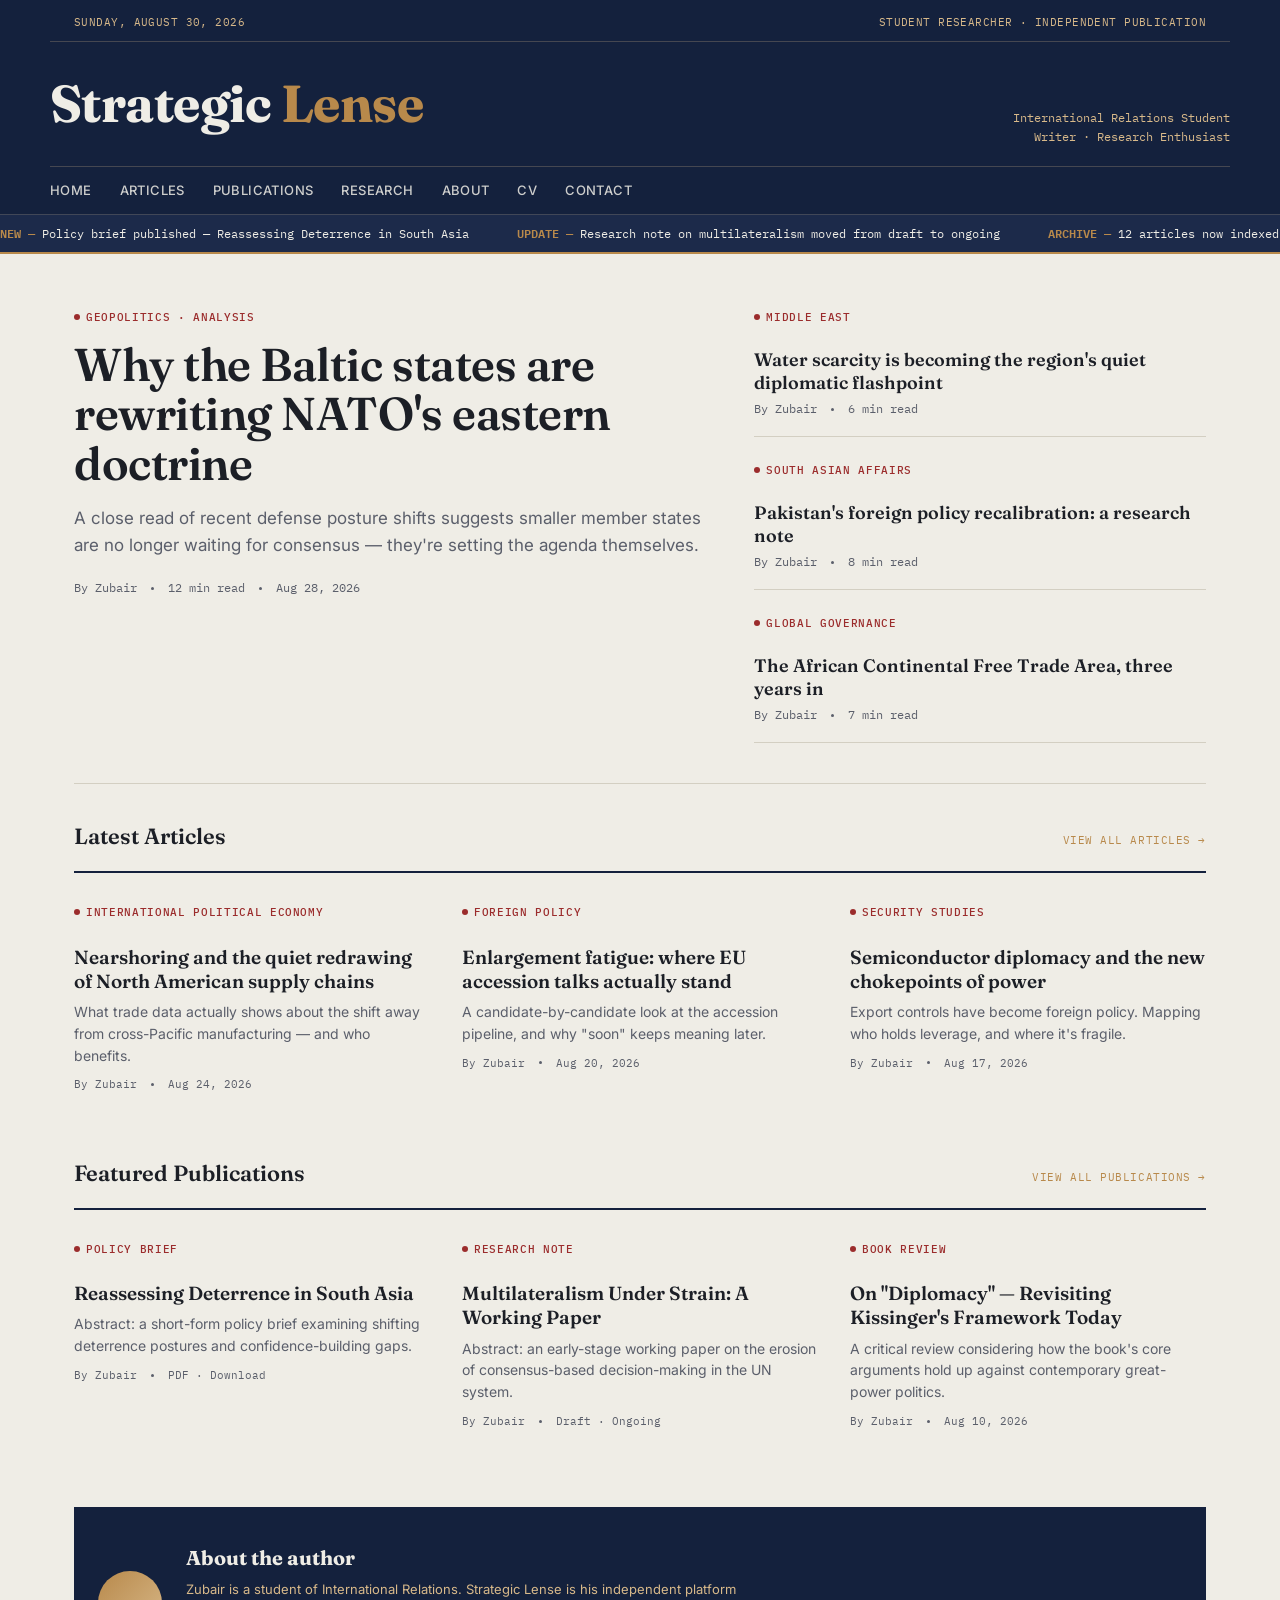
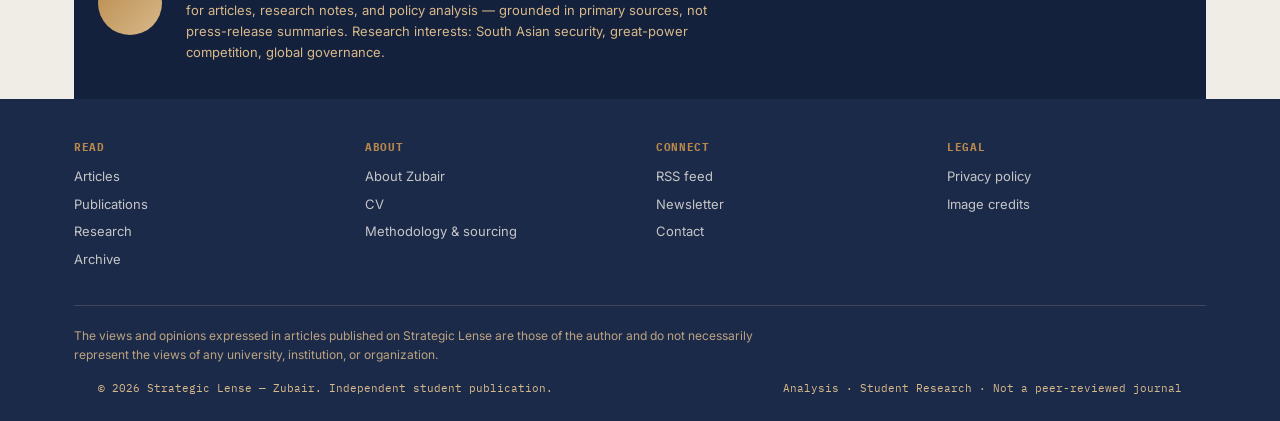
==== index.html @ 9d13165b "Add files via upload" ====
<!DOCTYPE html>
<html lang="en">
<head>
<meta charset="UTF-8">
<meta name="viewport" content="width=device-width, initial-scale=1.0">
<title>Strategic Lense — International Relations & Global Affairs</title>
<link rel="preconnect" href="https://fonts.googleapis.com">
<link href="https://fonts.googleapis.com/css2?family=Fraunces:opsz,wght@9..144,400;9..144,500;9..144,600;9..144,700&family=Inter:wght@400;500;600;700&family=IBM+Plex+Mono:wght@400;500&display=swap" rel="stylesheet">
<link rel="stylesheet" href="style.css">
</head>
<body>

<header class="masthead">
  <div class="wrap masthead-top">
    <span id="dateline">SUNDAY, AUGUST 30, 2026</span>
    <span>STUDENT RESEARCHER · INDEPENDENT PUBLICATION</span>
  </div>
  <div class="wrap masthead-main">
    <div class="brand">Strategic <span>Lense</span></div>
    <div class="tagline">International Relations Student<br>Writer · Research Enthusiast</div>
  </div>
  <nav class="wrap primary">
    <a href="index.html">Home</a>
    <a href="articles.html">Articles</a>
    <a href="publications.html">Publications</a>
    <a href="research.html">Research</a>
    <a href="about.html">About</a>
    <a href="cv.html">CV</a>
    <a href="contact.html">Contact</a>
  </nav>
</header>

<div class="ticker-band">
  <div class="ticker-inner" id="ticker"></div>
</div>

<main class="wrap">

  <section class="hero">
    <div>
      <div class="region-tag">Geopolitics · Analysis</div>
      <h1><a href="article-single.html">Why the Baltic states are rewriting NATO's eastern doctrine</a></h1>
      <p class="dek">A close read of recent defense posture shifts suggests smaller member states are no longer waiting for consensus — they're setting the agenda themselves.</p>
      <div class="byline">
        <span>By Zubair</span><span class="dot"></span>
        <span>12 min read</span><span class="dot"></span>
        <span>Aug 28, 2026</span>
      </div>
    </div>
    <div class="hero-secondary">
      <div class="article-mini">
        <div class="region-tag">Middle East</div>
        <h3>Water scarcity is becoming the region's quiet diplomatic flashpoint</h3>
        <div class="byline"><span>By Zubair</span><span class="dot"></span><span>6 min read</span></div>
      </div>
      <div class="article-mini">
        <div class="region-tag">South Asian Affairs</div>
        <h3>Pakistan's foreign policy recalibration: a research note</h3>
        <div class="byline"><span>By Zubair</span><span class="dot"></span><span>8 min read</span></div>
      </div>
      <div class="article-mini">
        <div class="region-tag">Global Governance</div>
        <h3>The African Continental Free Trade Area, three years in</h3>
        <div class="byline"><span>By Zubair</span><span class="dot"></span><span>7 min read</span></div>
      </div>
    </div>
  </section>

  <section class="regions">
    <div class="section-head">
      <h2>Latest Articles</h2>
      <a class="view-all" href="articles.html">View all articles →</a>
    </div>
    <div class="grid">
      <div class="card">
        <div class="region-tag">International Political Economy</div>
        <h3>Nearshoring and the quiet redrawing of North American supply chains</h3>
        <p>What trade data actually shows about the shift away from cross-Pacific manufacturing — and who benefits.</p>
        <div class="byline"><span>By Zubair</span><span class="dot"></span><span>Aug 24, 2026</span></div>
      </div>
      <div class="card">
        <div class="region-tag">Foreign Policy</div>
        <h3>Enlargement fatigue: where EU accession talks actually stand</h3>
        <p>A candidate-by-candidate look at the accession pipeline, and why "soon" keeps meaning later.</p>
        <div class="byline"><span>By Zubair</span><span class="dot"></span><span>Aug 20, 2026</span></div>
      </div>
      <div class="card">
        <div class="region-tag">Security Studies</div>
        <h3>Semiconductor diplomacy and the new chokepoints of power</h3>
        <p>Export controls have become foreign policy. Mapping who holds leverage, and where it's fragile.</p>
        <div class="byline"><span>By Zubair</span><span class="dot"></span><span>Aug 17, 2026</span></div>
      </div>
    </div>
  </section>

  <section class="regions">
    <div class="section-head">
      <h2>Featured Publications</h2>
      <a class="view-all" href="publications.html">View all publications →</a>
    </div>
    <div class="grid">
      <div class="card">
        <div class="region-tag">Policy Brief</div>
        <h3>Reassessing Deterrence in South Asia</h3>
        <p>Abstract: a short-form policy brief examining shifting deterrence postures and confidence-building gaps.</p>
        <div class="byline"><span>By Zubair</span><span class="dot"></span><span>PDF · Download</span></div>
      </div>
      <div class="card">
        <div class="region-tag">Research Note</div>
        <h3>Multilateralism Under Strain: A Working Paper</h3>
        <p>Abstract: an early-stage working paper on the erosion of consensus-based decision-making in the UN system.</p>
        <div class="byline"><span>By Zubair</span><span class="dot"></span><span>Draft · Ongoing</span></div>
      </div>
      <div class="card">
        <div class="region-tag">Book Review</div>
        <h3>On "Diplomacy" — Revisiting Kissinger's Framework Today</h3>
        <p>A critical review considering how the book's core arguments hold up against contemporary great-power politics.</p>
        <div class="byline"><span>By Zubair</span><span class="dot"></span><span>Aug 10, 2026</span></div>
      </div>
    </div>
  </section>

  <section class="author-strip">
    <div class="wrap">
      <div class="avatar"></div>
      <div>
        <h4>About the author</h4>
        <p>Zubair is a student of International Relations. Strategic Lense is his independent platform for articles, research notes, and policy analysis — grounded in primary sources, not press-release summaries. Research interests: South Asian security, great-power competition, global governance.</p>
      </div>
    </div>
  </section>

</main>

<footer>
  <div class="wrap">
    <div class="footer-grid">
      <div>
        <h5>Read</h5>
        <a href="articles.html">Articles</a>
        <a href="publications.html">Publications</a>
        <a href="research.html">Research</a>
        <a href="articles.html">Archive</a>
      </div>
      <div>
        <h5>About</h5>
        <a href="about.html">About Zubair</a>
        <a href="cv.html">CV</a>
        <a href="about.html">Methodology &amp; sourcing</a>
      </div>
      <div>
        <h5>Connect</h5>
        <a href="#">RSS feed</a>
        <a href="contact.html">Newsletter</a>
        <a href="contact.html">Contact</a>
      </div>
      <div>
        <h5>Legal</h5>
        <a href="#">Privacy policy</a>
        <a href="#">Image credits</a>
      </div>
    </div>
    <p style="font-size:12px;color:var(--gold-soft);opacity:.85;max-width:720px;margin-bottom:16px;line-height:1.6;">
      The views and opinions expressed in articles published on Strategic Lense are those of the author and do not necessarily represent the views of any university, institution, or organization.
    </p>
    <div class="wrap footer-bottom">
      <span>© 2026 Strategic Lense — Zubair. Independent student publication.</span>
      <span>Analysis · Student Research · Not a peer-reviewed journal</span>
    </div>
  </div>
</footer>

<script>
  const items = [
    {loc:"NEW", text:"Policy brief published — Reassessing Deterrence in South Asia"},
    {loc:"UPDATE", text:"Research note on multilateralism moved from draft to ongoing"},
    {loc:"ARCHIVE", text:"12 articles now indexed under Foreign Policy"},
    {loc:"NOTE", text:"Student researcher, not an institutional publication"},
    {loc:"NEXT", text:"Book review on great-power theory in progress"},
  ];
  const build = () => items.map(i => `<span class="ticker-item"><span class="loc">${i.loc} —</span> ${i.text}</span>`).join("");
  document.getElementById('ticker').innerHTML = build() + build();
</script>

</body>
</html>
---- style.css ----
:root{
    --ink:#14213D;
    --ink-2:#1C2A4A;
    --paper:#EFEDE6;
    --paper-2:#E4E0D4;
    --text:#1C1F26;
    --text-soft:#5B5F6B;
    --gold:#B8894B;
    --gold-soft:#D8B98A;
    --red:#9B2C2C;
    --line:#D3CFC2;
  }
  *{margin:0;padding:0;box-sizing:border-box;}
  body{
    background:var(--paper);
    color:var(--text);
    font-family:'Inter',sans-serif;
    line-height:1.5;
  }
  a{color:inherit;text-decoration:none;}
  .wrap{max-width:1180px;margin:0 auto;padding:0 24px;}

  /* Masthead */
  header.masthead{
    background:var(--ink);
    color:var(--paper);
    padding:14px 0 0;
  }
  .masthead-top{
    display:flex;justify-content:space-between;align-items:center;
    padding-bottom:10px;
    font-family:'IBM Plex Mono',monospace;
    font-size:11px;
    letter-spacing:.04em;
    color:var(--gold-soft);
    border-bottom:1px solid rgba(216,185,138,.25);
  }
  .masthead-main{
    display:flex;justify-content:space-between;align-items:baseline;
    padding:22px 0 20px;
  }
  .brand{
    font-family:'Fraunces',serif;
    font-weight:700;
    font-size:clamp(32px,5vw,52px);
    letter-spacing:-0.01em;
  }
  .brand span{color:var(--gold);}
  .tagline{
    font-family:'IBM Plex Mono',monospace;
    font-size:12px;
    color:var(--gold-soft);
    text-align:right;
    line-height:1.6;
  }
  nav.primary{
    display:flex;gap:28px;
    padding:14px 0;
    border-top:1px solid rgba(216,185,138,.25);
    font-size:13px;
    font-weight:500;
    letter-spacing:.03em;
    text-transform:uppercase;
    overflow-x:auto;
  }
  nav.primary a{white-space:nowrap;opacity:.85;transition:opacity .15s;}
  nav.primary a:hover{opacity:1;color:var(--gold);}

  /* Dispatch ticker */
  .ticker-band{
    background:var(--ink-2);
    color:var(--paper);
    overflow:hidden;
    white-space:nowrap;
    border-top:1px solid rgba(216,185,138,.2);
    border-bottom:2px solid var(--gold);
  }
  .ticker-inner{
    display:inline-block;
    padding:9px 0;
    font-family:'IBM Plex Mono',monospace;
    font-size:12px;
    animation:scroll 38s linear infinite;
  }
  .ticker-inner span.loc{color:var(--gold);font-weight:600;}
  .ticker-item{margin-right:48px;}
  @keyframes scroll{
    0%{transform:translateX(0);}
    100%{transform:translateX(-50%);}
  }

  /* Hero */
  .hero{
    padding:48px 0 40px;
    border-bottom:1px solid var(--line);
    display:grid;
    grid-template-columns:1.4fr 1fr;
    gap:48px;
  }
  .region-tag{
    display:inline-flex;align-items:center;gap:6px;
    font-family:'IBM Plex Mono',monospace;
    font-size:11px;font-weight:500;
    letter-spacing:.06em;text-transform:uppercase;
    color:var(--red);
    margin-bottom:14px;
  }
  .region-tag::before{content:"";width:6px;height:6px;background:var(--red);border-radius:50%;display:inline-block;}
  .hero h1{
    font-family:'Fraunces',serif;
    font-size:clamp(30px,4vw,46px);
    font-weight:600;
    line-height:1.08;
    letter-spacing:-0.01em;
    margin-bottom:16px;
  }
  .hero .dek{
    font-size:17px;
    color:var(--text-soft);
    line-height:1.6;
    margin-bottom:20px;
  }
  .byline{
    font-family:'IBM Plex Mono',monospace;
    font-size:12px;
    color:var(--text-soft);
    display:flex;gap:14px;align-items:center;
  }
  .byline .dot{width:3px;height:3px;background:var(--text-soft);border-radius:50%;}
  .hero-secondary{display:flex;flex-direction:column;gap:0;}
  .hero-secondary .article-mini{
    padding:18px 0;
    border-bottom:1px solid var(--line);
  }
  .hero-secondary .article-mini:first-child{padding-top:0;}
  .article-mini h3{
    font-family:'Fraunces',serif;
    font-size:18px;font-weight:600;
    line-height:1.3;
    margin:8px 0 6px;
  }

  /* Section header */
  .section-head{
    display:flex;align-items:baseline;justify-content:space-between;
    padding:36px 0 18px;
    border-bottom:2px solid var(--ink);
    margin-bottom:24px;
  }
  .section-head h2{
    font-family:'Fraunces',serif;
    font-size:22px;font-weight:600;
  }
  .section-head .view-all{
    font-family:'IBM Plex Mono',monospace;
    font-size:11px;color:var(--gold);text-transform:uppercase;letter-spacing:.05em;
  }

  /* Grid */
  .grid{
    display:grid;
    grid-template-columns:repeat(3,1fr);
    gap:32px;
    padding-bottom:8px;
  }
  .card h3{
    font-family:'Fraunces',serif;
    font-size:19px;font-weight:600;line-height:1.28;
    margin:10px 0 8px;
  }
  .card p{font-size:14px;color:var(--text-soft);line-height:1.55;margin-bottom:10px;}
  .card .byline{font-size:11px;}

  section.regions{padding-bottom:20px;}

  /* Author strip */
  .author-strip{
    margin-top:50px;
    background:var(--ink);
    color:var(--paper);
    padding:36px 0;
  }
  .author-strip .wrap{display:flex;gap:24px;align-items:center;}
  .avatar{
    width:64px;height:64px;border-radius:50%;
    background:linear-gradient(135deg,var(--gold),var(--gold-soft));
    flex-shrink:0;
  }
  .author-strip h4{font-family:'Fraunces',serif;font-size:20px;margin-bottom:6px;}
  .author-strip p{font-size:13px;color:var(--gold-soft);line-height:1.6;max-width:560px;}

  footer{
    background:var(--ink-2);
    color:var(--paper);
    padding:40px 0 24px;
    margin-top:0;
  }
  .footer-grid{
    display:grid;grid-template-columns:repeat(4,1fr);gap:32px;
    padding-bottom:28px;border-bottom:1px solid rgba(216,185,138,.2);
    margin-bottom:20px;
  }
  .footer-grid h5{
    font-family:'IBM Plex Mono',monospace;
    font-size:11px;text-transform:uppercase;letter-spacing:.06em;
    color:var(--gold);margin-bottom:12px;
  }
  .footer-grid a{display:block;font-size:13px;color:var(--paper);opacity:.8;margin-bottom:8px;}
  .footer-bottom{
    display:flex;justify-content:space-between;
    font-family:'IBM Plex Mono',monospace;font-size:11px;color:var(--gold-soft);
  }

  @media(max-width:820px){
    .hero{grid-template-columns:1fr;}
    .grid{grid-template-columns:1fr;}
    .footer-grid{grid-template-columns:1fr 1fr;}
    .masthead-main{flex-direction:column;align-items:flex-start;gap:8px;}
    .tagline{text-align:left;}
  }

/* ---- Shared page header (non-home pages) ---- */
.page-head{padding:44px 0 28px;border-bottom:1px solid var(--line);}
.page-head .eyebrow{
  font-family:'IBM Plex Mono',monospace;font-size:11px;color:var(--gold);
  text-transform:uppercase;letter-spacing:.06em;margin-bottom:10px;
}
.page-head h1{
  font-family:'Fraunces',serif;font-size:clamp(28px,4vw,42px);font-weight:600;
  letter-spacing:-0.01em;margin-bottom:12px;
}
.page-head p.lead{font-size:16px;color:var(--text-soft);max-width:640px;line-height:1.6;}

/* ---- Filters bar ---- */
.filters{
  display:flex;gap:12px;flex-wrap:wrap;align-items:center;
  padding:22px 0;border-bottom:1px solid var(--line);margin-bottom:28px;
}
.filters input[type="text"]{
  flex:1;min-width:180px;padding:10px 14px;border:1px solid var(--line);
  background:#fff;font-family:'Inter',sans-serif;font-size:14px;border-radius:2px;
}
.filters select{
  padding:10px 12px;border:1px solid var(--line);background:#fff;
  font-family:'Inter',sans-serif;font-size:13px;border-radius:2px;color:var(--text);
}
.filters button{
  padding:10px 16px;background:var(--ink);color:var(--paper);border:none;
  font-family:'IBM Plex Mono',monospace;font-size:12px;text-transform:uppercase;
  letter-spacing:.04em;cursor:pointer;border-radius:2px;
}

/* ---- List rows (articles index) ---- */
.article-row{
  display:grid;grid-template-columns:100px 1fr;gap:20px;
  padding:22px 0;border-bottom:1px solid var(--line);
}
.article-row .date-col{
  font-family:'IBM Plex Mono',monospace;font-size:12px;color:var(--text-soft);padding-top:4px;
}
.article-row h3{font-family:'Fraunces',serif;font-size:20px;font-weight:600;margin:6px 0 8px;line-height:1.3;}
.article-row p{font-size:14px;color:var(--text-soft);margin-bottom:8px;}
.pagination{display:flex;gap:10px;justify-content:center;padding:32px 0;font-family:'IBM Plex Mono',monospace;font-size:13px;}
.pagination a{padding:6px 12px;border:1px solid var(--line);border-radius:2px;}
.pagination a.active{background:var(--ink);color:var(--paper);border-color:var(--ink);}

/* ---- Article body (single article page) ---- */
.article-page{padding:44px 0 60px;}
.article-meta-top{max-width:760px;margin:0 auto 32px;}
.article-meta-top .region-tag{margin-bottom:14px;}
.article-meta-top h1{font-family:'Fraunces',serif;font-size:clamp(30px,4.5vw,46px);font-weight:600;line-height:1.12;margin-bottom:14px;}
.article-meta-top .dek{font-size:18px;color:var(--text-soft);line-height:1.6;margin-bottom:18px;}
.article-body{max-width:680px;margin:0 auto;font-size:17px;line-height:1.75;}
.article-body h2{font-family:'Fraunces',serif;font-size:26px;font-weight:600;margin:36px 0 14px;}
.article-body h3{font-family:'Fraunces',serif;font-size:20px;font-weight:600;margin:28px 0 12px;}
.article-body p{margin-bottom:20px;color:var(--text);}
.article-body blockquote{
  border-left:3px solid var(--gold);padding:4px 0 4px 20px;margin:28px 0;
  font-family:'Fraunces',serif;font-style:italic;font-size:19px;color:var(--ink);
}
.article-body ul,.article-body ol{margin:0 0 20px 22px;}
.article-body li{margin-bottom:8px;}
.article-body .caption{font-size:13px;color:var(--text-soft);font-family:'IBM Plex Mono',monospace;margin-top:-10px;margin-bottom:20px;}
.sources-box{max-width:680px;margin:44px auto 0;padding:24px;background:var(--paper-2);border-radius:2px;}
.sources-box h4{font-family:'IBM Plex Mono',monospace;font-size:12px;text-transform:uppercase;letter-spacing:.05em;color:var(--text-soft);margin-bottom:12px;}
.sources-box ol{margin-left:18px;font-size:13px;color:var(--text-soft);line-height:1.8;}
.share-row{max-width:680px;margin:28px auto 0;display:flex;gap:10px;align-items:center;font-family:'IBM Plex Mono',monospace;font-size:12px;}
.share-row a{padding:7px 12px;border:1px solid var(--line);border-radius:2px;color:var(--text-soft);}
.citation-box{
  max-width:680px;margin:24px auto 0;padding:16px 20px;border:1px dashed var(--gold);
  font-family:'IBM Plex Mono',monospace;font-size:12px;color:var(--text-soft);display:flex;justify-content:space-between;gap:12px;align-items:center;
}
.citation-box button{background:none;border:1px solid var(--gold);color:var(--gold);padding:6px 10px;border-radius:2px;font-family:inherit;cursor:pointer;font-size:11px;}

/* ---- Publications ---- */
.pub-card{
  border:1px solid var(--line);padding:24px;background:#fff;
  display:flex;flex-direction:column;gap:10px;
}
.pub-type{font-family:'IBM Plex Mono',monospace;font-size:11px;color:var(--red);text-transform:uppercase;letter-spacing:.05em;}
.pub-card h3{font-family:'Fraunces',serif;font-size:19px;font-weight:600;}
.pub-card .abstract{font-size:13px;color:var(--text-soft);line-height:1.6;}
.pub-actions{display:flex;gap:10px;margin-top:6px;}
.pub-actions a{
  font-family:'IBM Plex Mono',monospace;font-size:11px;text-transform:uppercase;
  padding:8px 12px;border:1px solid var(--ink);color:var(--ink);border-radius:2px;
}
.pub-actions a.primary{background:var(--ink);color:var(--paper);}

/* ---- Research ---- */
.research-card{border:1px solid var(--line);padding:24px;background:#fff;}
.status-badge{
  display:inline-block;font-family:'IBM Plex Mono',monospace;font-size:10px;
  text-transform:uppercase;letter-spacing:.05em;padding:4px 8px;border-radius:2px;margin-bottom:10px;
}
.status-ongoing{background:#E7D9C2;color:#7A5A20;}
.status-completed{background:#D6E3D6;color:#2F5B2F;}
.status-planned{background:#E4E0D4;color:var(--text-soft);}
.research-card h3{font-family:'Fraunces',serif;font-size:19px;font-weight:600;margin-bottom:8px;}
.research-card p{font-size:14px;color:var(--text-soft);line-height:1.6;margin-bottom:6px;}
.research-card .field-label{font-family:'IBM Plex Mono',monospace;font-size:11px;color:var(--gold);text-transform:uppercase;margin-top:10px;}

/* ---- About / Timeline / Skills ---- */
.about-grid{display:grid;grid-template-columns:1fr 1fr;gap:40px;padding:36px 0;}
.timeline{border-left:2px solid var(--line);padding-left:22px;margin-top:16px;}
.timeline-item{margin-bottom:22px;position:relative;}
.timeline-item::before{content:"";position:absolute;left:-28px;top:4px;width:9px;height:9px;border-radius:50%;background:var(--gold);}
.timeline-item .t-date{font-family:'IBM Plex Mono',monospace;font-size:11px;color:var(--text-soft);}
.timeline-item h4{font-family:'Fraunces',serif;font-size:16px;margin:4px 0;}
.skills-list{display:flex;flex-wrap:wrap;gap:8px;margin-top:14px;}
.skill-pill{
  font-family:'IBM Plex Mono',monospace;font-size:11px;padding:6px 12px;
  border:1px solid var(--line);border-radius:2px;color:var(--text-soft);
}
.placeholder-note{
  font-size:12px;color:var(--text-soft);font-style:italic;
  border-left:2px solid var(--gold);padding-left:10px;margin-top:14px;
}

/* ---- CV ---- */
.cv-section{padding:26px 0;border-bottom:1px solid var(--line);}
.cv-section h3{font-family:'Fraunces',serif;font-size:18px;margin-bottom:14px;}
.cv-entry{margin-bottom:14px;}
.cv-entry .cv-title{font-weight:600;font-size:14px;}
.cv-entry .cv-meta{font-family:'IBM Plex Mono',monospace;font-size:11px;color:var(--text-soft);}
.download-btn{
  display:inline-block;margin-top:20px;padding:12px 22px;background:var(--gold);
  color:var(--ink);font-family:'IBM Plex Mono',monospace;font-size:12px;
  text-transform:uppercase;letter-spacing:.05em;border-radius:2px;font-weight:600;
}

/* ---- Contact ---- */
.contact-grid{display:grid;grid-template-columns:1fr 1fr;gap:48px;padding:36px 0;}
.contact-form label{display:block;font-family:'IBM Plex Mono',monospace;font-size:11px;text-transform:uppercase;color:var(--text-soft);margin:14px 0 6px;}
.contact-form input,.contact-form textarea{
  width:100%;padding:11px 14px;border:1px solid var(--line);background:#fff;
  font-family:'Inter',sans-serif;font-size:14px;border-radius:2px;
}
.contact-form textarea{min-height:120px;resize:vertical;}
.contact-form button{
  margin-top:20px;padding:12px 24px;background:var(--ink);color:var(--paper);
  border:none;font-family:'IBM Plex Mono',monospace;font-size:12px;
  text-transform:uppercase;letter-spacing:.05em;cursor:pointer;border-radius:2px;
}
.contact-links a{
  display:flex;justify-content:space-between;padding:12px 0;border-bottom:1px solid var(--line);
  font-size:14px;
}
.newsletter-box{background:var(--ink);color:var(--paper);padding:28px;margin-top:24px;}
.newsletter-box h4{font-family:'Fraunces',serif;font-size:18px;margin-bottom:8px;}
.newsletter-box p{font-size:13px;color:var(--gold-soft);margin-bottom:14px;}
.newsletter-box form{display:flex;gap:8px;flex-wrap:wrap;}
.newsletter-box input{flex:1;padding:10px 12px;border:none;border-radius:2px;min-width:160px;}
.newsletter-box button{padding:10px 16px;background:var(--gold);border:none;border-radius:2px;font-weight:600;cursor:pointer;}

@media(max-width:820px){
  .about-grid,.contact-grid{grid-template-columns:1fr;}
  .article-row{grid-template-columns:1fr;}
}
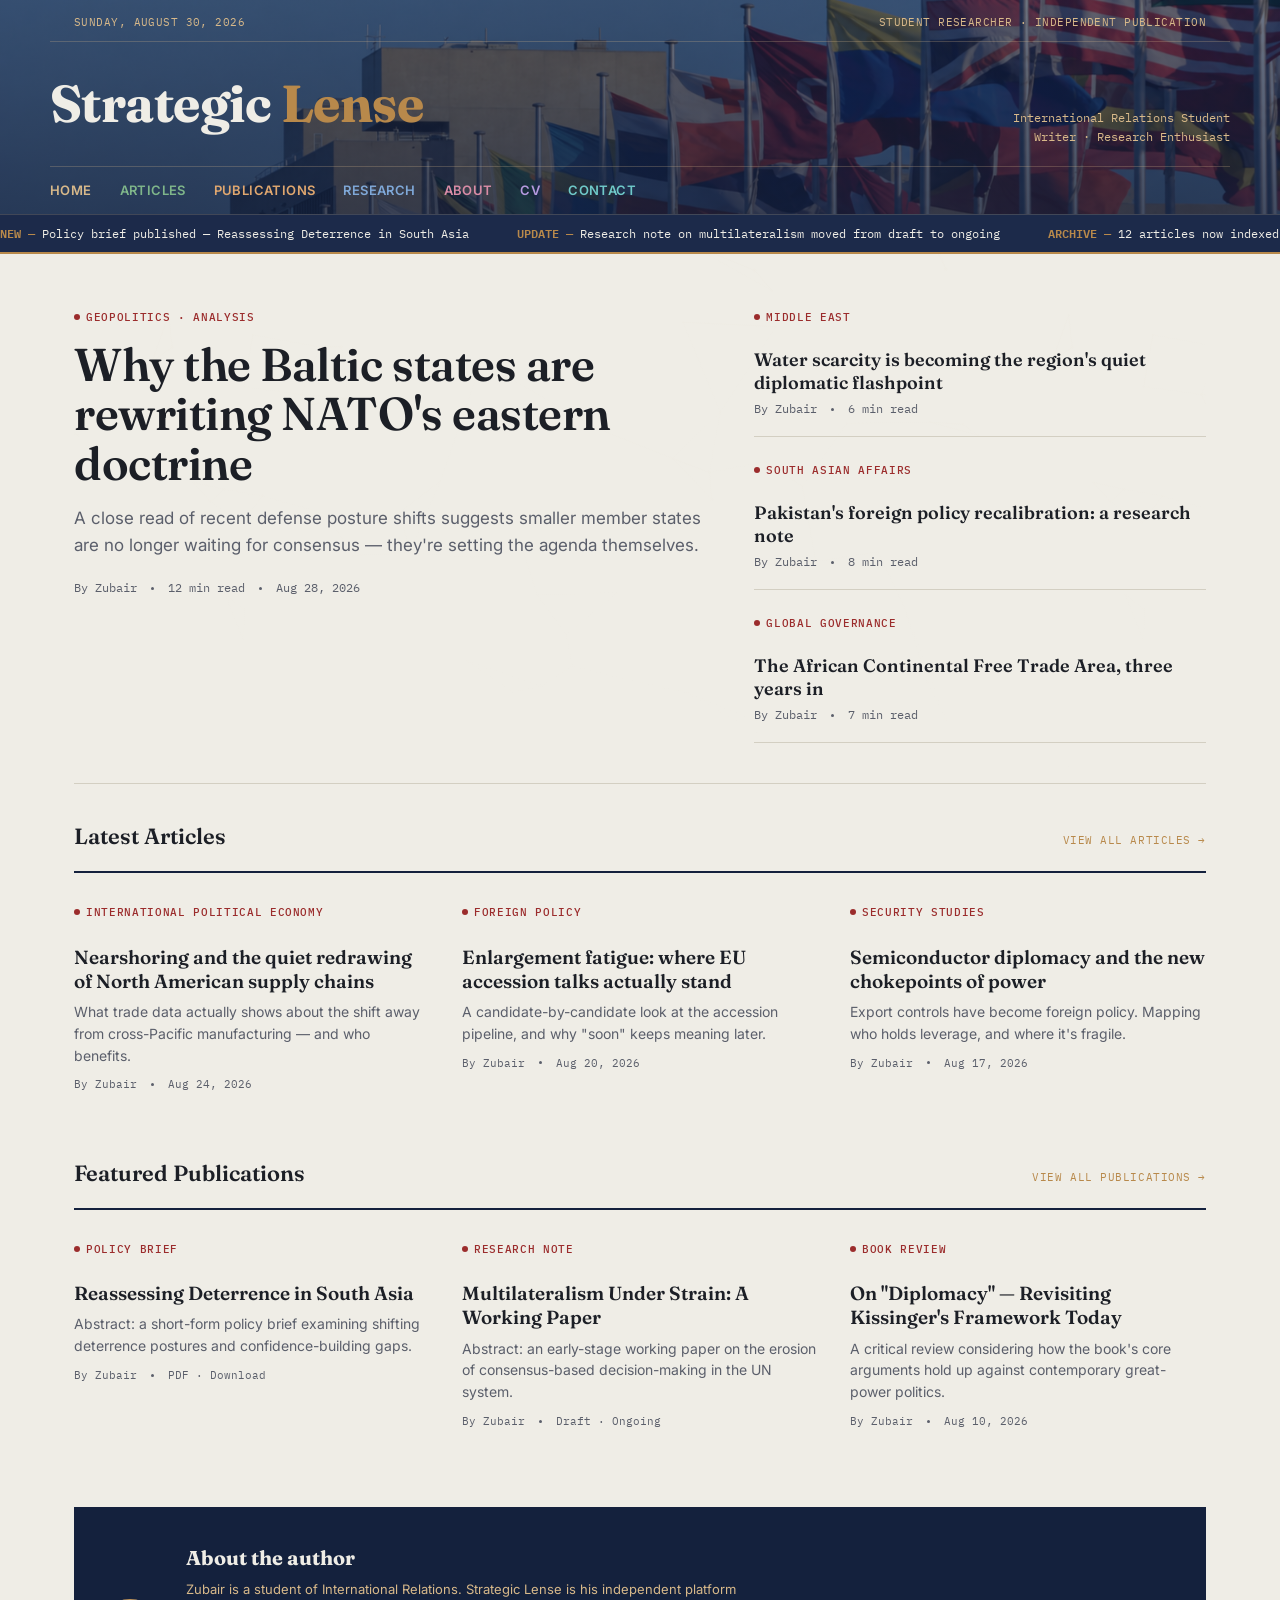
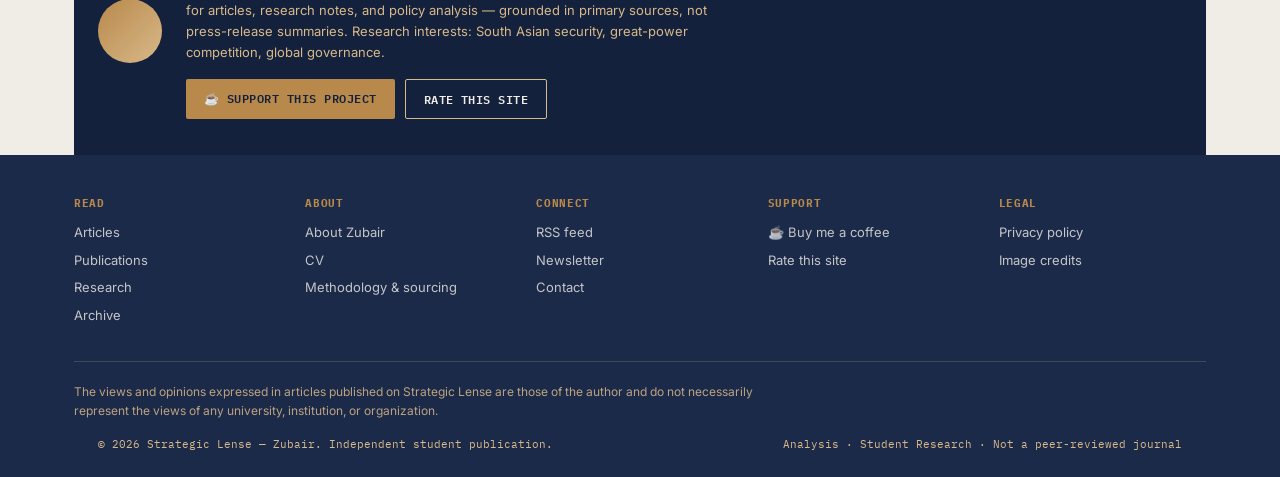
==== commit bfa87679: "Add files via upload" ====
--- a/index.html
+++ b/index.html
@@ -123,9 +123,13 @@
   <section class="author-strip">
     <div class="wrap">
       <div class="avatar"></div>
-      <div>
+      <div style="flex:1;">
         <h4>About the author</h4>
         <p>Zubair is a student of International Relations. Strategic Lense is his independent platform for articles, research notes, and policy analysis — grounded in primary sources, not press-release summaries. Research interests: South Asian security, great-power competition, global governance.</p>
+        <div style="display:flex;gap:10px;margin-top:16px;flex-wrap:wrap;">
+          <a href="https://www.buymeacoffee.com/Strategiclense" target="_blank" rel="noopener" style="display:inline-block;padding:10px 18px;background:var(--gold);color:var(--ink);font-family:'IBM Plex Mono',monospace;font-size:12px;font-weight:600;text-transform:uppercase;letter-spacing:.04em;border-radius:2px;">☕ Support this project</a>
+          <a href="https://docs.google.com/forms/d/e/1FAIpQLSflEJRAyxHs62fyDOvyomPAq-urLZXLjeEXxL2KscUQ52rAbg/viewform" target="_blank" rel="noopener" style="display:inline-block;padding:10px 18px;border:1px solid var(--gold-soft);color:var(--paper);font-family:'IBM Plex Mono',monospace;font-size:12px;font-weight:600;text-transform:uppercase;letter-spacing:.04em;border-radius:2px;">Rate this site</a>
+        </div>
       </div>
     </div>
   </section>
@@ -155,6 +159,11 @@
         <a href="contact.html">Contact</a>
       </div>
       <div>
+        <h5>Support</h5>
+        <a href="https://www.buymeacoffee.com/Strategiclense" target="_blank" rel="noopener">☕ Buy me a coffee</a>
+        <a href="https://docs.google.com/forms/d/e/1FAIpQLSflEJRAyxHs62fyDOvyomPAq-urLZXLjeEXxL2KscUQ52rAbg/viewform" target="_blank" rel="noopener">Rate this site</a>
+      </div>
+      <div>
         <h5>Legal</h5>
         <a href="#">Privacy policy</a>
         <a href="#">Image credits</a>
@@ -182,5 +191,6 @@
   document.getElementById('ticker').innerHTML = build() + build();
 </script>
 
+<script data-goatcounter="https://strategiclense.goatcounter.com/count" async src="//gc.zgo.at/count.js"></script>
 </body>
 </html>
--- a/style.css
+++ b/style.css
@@ -197,7 +197,7 @@
     margin-top:0;
   }
   .footer-grid{
-    display:grid;grid-template-columns:repeat(4,1fr);gap:32px;
+    display:grid;grid-template-columns:repeat(5,1fr);gap:24px;
     padding-bottom:28px;border-bottom:1px solid rgba(216,185,138,.2);
     margin-bottom:20px;
   }
@@ -378,3 +378,35 @@
   .about-grid,.contact-grid{grid-template-columns:1fr;}
   .article-row{grid-template-columns:1fr;}
 }
+
+
+/* ---- Homepage masthead background: your photo (flags) ---- */
+header.masthead{
+  position:relative;
+  background-image:
+    linear-gradient(180deg, rgba(20,33,61,0.62) 0%, rgba(20,33,61,0.80) 100%),
+    url("herobgjpg.png");
+  background-size:cover;
+  background-position:center 40%;
+  background-repeat:no-repeat;
+}
+.hero{
+  position:relative;
+  background-image:
+    linear-gradient(180deg, rgba(239,237,230,0.97) 0%, rgba(239,237,230,0.99) 60%, var(--paper) 100%),
+    url("data:image/svg+xml,%3Csvg%20xmlns%3D%22http%3A//www.w3.org/2000/svg%22%20viewBox%3D%220%200%201400%20700%22%3E%3Cline%20x1%3D%22453.4%22%20y1%3D%22105.6%22%20x2%3D%22389.8%22%20y2%3D%22290.7%22%20stroke%3D%22%23B8894B%22%20stroke-width%3D%221%22%20stroke-opacity%3D%220.35%22/%3E%3Cline%20x1%3D%22453.4%22%20y1%3D%22105.6%22%20x2%3D%22634.5%22%20y2%3D%22209.8%22%20stroke%3D%22%23B8894B%22%20stroke-width%3D%221%22%20stroke-opacity%3D%220.35%22/%3E%3Cline%20x1%3D%22911.3%22%20y1%3D%2250.7%22%20x2%3D%22766.8%22%20y2%3D%2244.0%22%20stroke%3D%22%23B8894B%22%20stroke-width%3D%221%22%20stroke-opacity%3D%220.35%22/%3E%3Cline%20x1%3D%22911.3%22%20y1%3D%2250.7%22%20x2%3D%22824.8%22%20y2%3D%22183.9%22%20stroke%3D%22%23B8894B%22%20stroke-width%3D%221%22%20stroke-opacity%3D%220.35%22/%3E%3Cline%20x1%3D%22750.2%22%20y1%3D%22256.0%22%20x2%3D%22807.9%22%20y2%3D%22277.7%22%20stroke%3D%22%23B8894B%22%20stroke-width%3D%221%22%20stroke-opacity%3D%220.35%22/%3E%3Cline%20x1%3D%22750.2%22%20y1%3D%22256.0%22%20x2%3D%22811.9%22%20y2%3D%22319.3%22%20stroke%3D%22%23B8894B%22%20stroke-width%3D%221%22%20stroke-opacity%3D%220.35%22/%3E%3Cline%20x1%3D%2281.2%22%20y1%3D%22355.2%22%20x2%3D%22112.8%22%20y2%3D%22314.4%22%20stroke%3D%22%23B8894B%22%20stroke-width%3D%221%22%20stroke-opacity%3D%220.35%22/%3E%3Cline%20x1%3D%2281.2%22%20y1%3D%22355.2%22%20x2%3D%2231.6%22%20y2%3D%22323.2%22%20stroke%3D%22%23B8894B%22%20stroke-width%3D%221%22%20stroke-opacity%3D%220.35%22/%3E%3Cline%20x1%3D%2252.5%22%20y1%3D%22303.6%22%20x2%3D%2231.6%22%20y2%3D%22323.2%22%20stroke%3D%22%23B8894B%22%20stroke-width%3D%221%22%20stroke-opacity%3D%220.35%22/%3E%3Cline%20x1%3D%2252.5%22%20y1%3D%22303.6%22%20x2%3D%225.7%22%20y2%3D%22293.3%22%20stroke%3D%22%23B8894B%22%20stroke-width%3D%221%22%20stroke-opacity%3D%220.35%22/%3E%3Cline%20x1%3D%2297.8%22%20y1%3D%2263.5%22%20x2%3D%2283.4%22%20y2%3D%22144.2%22%20stroke%3D%22%23B8894B%22%20stroke-width%3D%221%22%20stroke-opacity%3D%220.35%22/%3E%3Cline%20x1%3D%2297.8%22%20y1%3D%2263.5%22%20x2%3D%22202.0%22%20y2%3D%2282.5%22%20stroke%3D%22%23B8894B%22%20stroke-width%3D%221%22%20stroke-opacity%3D%220.35%22/%3E%3Cline%20x1%3D%22594.3%22%20y1%3D%22578.8%22%20x2%3D%22585.4%22%20y2%3D%22530.0%22%20stroke%3D%22%23B8894B%22%20stroke-width%3D%221%22%20stroke-opacity%3D%220.35%22/%3E%3Cline%20x1%3D%22594.3%22%20y1%3D%22578.8%22%20x2%3D%22547.3%22%20y2%3D%22610.0%22%20stroke%3D%22%23B8894B%22%20stroke-width%3D%221%22%20stroke-opacity%3D%220.35%22/%3E%3Cline%20x1%3D%22173.3%22%20y1%3D%22156.3%22%20x2%3D%22181.1%22%20y2%3D%22173.3%22%20stroke%3D%22%23B8894B%22%20stroke-width%3D%221%22%20stroke-opacity%3D%220.35%22/%3E%3Cline%20x1%3D%22173.3%22%20y1%3D%22156.3%22%20x2%3D%22246.7%22%20y2%3D%22162.4%22%20stroke%3D%22%23B8894B%22%20stroke-width%3D%221%22%20stroke-opacity%3D%220.35%22/%3E%3Cline%20x1%3D%22878.4%22%20y1%3D%22663.4%22%20x2%3D%22906.0%22%20y2%3D%22695.2%22%20stroke%3D%22%23B8894B%22%20stroke-width%3D%221%22%20stroke-opacity%3D%220.35%22/%3E%3Cline%20x1%3D%22878.4%22%20y1%3D%22663.4%22%20x2%3D%22769.2%22%20y2%3D%22618.4%22%20stroke%3D%22%23B8894B%22%20stroke-width%3D%221%22%20stroke-opacity%3D%220.35%22/%3E%3Cline%20x1%3D%22807.9%22%20y1%3D%22277.7%22%20x2%3D%22811.9%22%20y2%3D%22319.3%22%20stroke%3D%22%23B8894B%22%20stroke-width%3D%221%22%20stroke-opacity%3D%220.35%22/%3E%3Cline%20x1%3D%22807.9%22%20y1%3D%22277.7%22%20x2%3D%22750.2%22%20y2%3D%22256.0%22%20stroke%3D%22%23B8894B%22%20stroke-width%3D%221%22%20stroke-opacity%3D%220.35%22/%3E%3Cline%20x1%3D%221366.8%22%20y1%3D%2232.6%22%20x2%3D%221372.2%22%20y2%3D%2282.6%22%20stroke%3D%22%23B8894B%22%20stroke-width%3D%221%22%20stroke-opacity%3D%220.35%22/%3E%3Cline%20x1%3D%221366.8%22%20y1%3D%2232.6%22%20x2%3D%221340.8%22%20y2%3D%22105.6%22%20stroke%3D%22%23B8894B%22%20stroke-width%3D%221%22%20stroke-opacity%3D%220.35%22/%3E%3Cline%20x1%3D%221201.9%22%20y1%3D%22202.7%22%20x2%3D%221225.7%22%20y2%3D%22219.6%22%20stroke%3D%22%23B8894B%22%20stroke-width%3D%221%22%20stroke-opacity%3D%220.35%22/%3E%3Cline%20x1%3D%221201.9%22%20y1%3D%22202.7%22%20x2%3D%221150.7%22%20y2%3D%22199.2%22%20stroke%3D%22%23B8894B%22%20stroke-width%3D%221%22%20stroke-opacity%3D%220.35%22/%3E%3Cline%20x1%3D%22202.0%22%20y1%3D%2282.5%22%20x2%3D%22235.3%22%20y2%3D%2282.0%22%20stroke%3D%22%23B8894B%22%20stroke-width%3D%221%22%20stroke-opacity%3D%220.35%22/%3E%3Cline%20x1%3D%22202.0%22%20y1%3D%2282.5%22%20x2%3D%22173.3%22%20y2%3D%22156.3%22%20stroke%3D%22%23B8894B%22%20stroke-width%3D%221%22%20stroke-opacity%3D%220.35%22/%3E%3Cline%20x1%3D%22431.9%22%20y1%3D%22571.3%22%20x2%3D%22502.3%22%20y2%3D%22618.9%22%20stroke%3D%22%23B8894B%22%20stroke-width%3D%221%22%20stroke-opacity%3D%220.35%22/%3E%3Cline%20x1%3D%22431.9%22%20y1%3D%22571.3%22%20x2%3D%22547.3%22%20y2%3D%22610.0%22%20stroke%3D%22%23B8894B%22%20stroke-width%3D%221%22%20stroke-opacity%3D%220.35%22/%3E%3Cline%20x1%3D%22253.0%22%20y1%3D%22407.1%22%20x2%3D%22212.8%22%20y2%3D%22342.3%22%20stroke%3D%22%23B8894B%22%20stroke-width%3D%221%22%20stroke-opacity%3D%220.35%22/%3E%3Cline%20x1%3D%22253.0%22%20y1%3D%22407.1%22%20x2%3D%22341.7%22%20y2%3D%22402.1%22%20stroke%3D%22%23B8894B%22%20stroke-width%3D%221%22%20stroke-opacity%3D%220.35%22/%3E%3Cline%20x1%3D%22894.5%22%20y1%3D%22260.7%22%20x2%3D%22952.6%22%20y2%3D%22299.3%22%20stroke%3D%22%23B8894B%22%20stroke-width%3D%221%22%20stroke-opacity%3D%220.35%22/%3E%3Cline%20x1%3D%22894.5%22%20y1%3D%22260.7%22%20x2%3D%22807.9%22%20y2%3D%22277.7%22%20stroke%3D%22%23B8894B%22%20stroke-width%3D%221%22%20stroke-opacity%3D%220.35%22/%3E%3Cline%20x1%3D%22766.8%22%20y1%3D%2244.0%22%20x2%3D%22911.3%22%20y2%3D%2250.7%22%20stroke%3D%22%23B8894B%22%20stroke-width%3D%221%22%20stroke-opacity%3D%220.35%22/%3E%3Cline%20x1%3D%22766.8%22%20y1%3D%2244.0%22%20x2%3D%22824.8%22%20y2%3D%22183.9%22%20stroke%3D%22%23B8894B%22%20stroke-width%3D%221%22%20stroke-opacity%3D%220.35%22/%3E%3Cline%20x1%3D%2283.4%22%20y1%3D%22144.2%22%20x2%3D%2297.8%22%20y2%3D%2263.5%22%20stroke%3D%22%23B8894B%22%20stroke-width%3D%221%22%20stroke-opacity%3D%220.35%22/%3E%3Cline%20x1%3D%2283.4%22%20y1%3D%22144.2%22%20x2%3D%22173.3%22%20y2%3D%22156.3%22%20stroke%3D%22%23B8894B%22%20stroke-width%3D%221%22%20stroke-opacity%3D%220.35%22/%3E%3Cline%20x1%3D%22952.6%22%20y1%3D%22299.3%22%20x2%3D%22894.5%22%20y2%3D%22260.7%22%20stroke%3D%22%23B8894B%22%20stroke-width%3D%221%22%20stroke-opacity%3D%220.35%22/%3E%3Cline%20x1%3D%22952.6%22%20y1%3D%22299.3%22%20x2%3D%22973.4%22%20y2%3D%22416.1%22%20stroke%3D%22%23B8894B%22%20stroke-width%3D%221%22%20stroke-opacity%3D%220.35%22/%3E%3Cline%20x1%3D%22439.8%22%20y1%3D%22409.9%22%20x2%3D%22517.0%22%20y2%3D%22396.4%22%20stroke%3D%22%23B8894B%22%20stroke-width%3D%221%22%20stroke-opacity%3D%220.35%22/%3E%3Cline%20x1%3D%22439.8%22%20y1%3D%22409.9%22%20x2%3D%22341.7%22%20y2%3D%22402.1%22%20stroke%3D%22%23B8894B%22%20stroke-width%3D%221%22%20stroke-opacity%3D%220.35%22/%3E%3Cline%20x1%3D%22634.5%22%20y1%3D%22209.8%22%20x2%3D%22750.2%22%20y2%3D%22256.0%22%20stroke%3D%22%23B8894B%22%20stroke-width%3D%221%22%20stroke-opacity%3D%220.35%22/%3E%3Cline%20x1%3D%22634.5%22%20y1%3D%22209.8%22%20x2%3D%22807.9%22%20y2%3D%22277.7%22%20stroke%3D%22%23B8894B%22%20stroke-width%3D%221%22%20stroke-opacity%3D%220.35%22/%3E%3Cline%20x1%3D%221112.1%22%20y1%3D%22489.3%22%20x2%3D%221070.4%22%20y2%3D%22401.1%22%20stroke%3D%22%23B8894B%22%20stroke-width%3D%221%22%20stroke-opacity%3D%220.35%22/%3E%3Cline%20x1%3D%221112.1%22%20y1%3D%22489.3%22%20x2%3D%221147.0%22%20y2%3D%22604.8%22%20stroke%3D%22%23B8894B%22%20stroke-width%3D%221%22%20stroke-opacity%3D%220.35%22/%3E%3Cline%20x1%3D%22341.7%22%20y1%3D%22402.1%22%20x2%3D%22326.7%22%20y2%3D%22339.5%22%20stroke%3D%22%23B8894B%22%20stroke-width%3D%221%22%20stroke-opacity%3D%220.35%22/%3E%3Cline%20x1%3D%22341.7%22%20y1%3D%22402.1%22%20x2%3D%22253.0%22%20y2%3D%22407.1%22%20stroke%3D%22%23B8894B%22%20stroke-width%3D%221%22%20stroke-opacity%3D%220.35%22/%3E%3Cline%20x1%3D%22735.3%22%20y1%3D%22612.6%22%20x2%3D%22769.2%22%20y2%3D%22618.4%22%20stroke%3D%22%23B8894B%22%20stroke-width%3D%221%22%20stroke-opacity%3D%220.35%22/%3E%3Cline%20x1%3D%22735.3%22%20y1%3D%22612.6%22%20x2%3D%22594.3%22%20y2%3D%22578.8%22%20stroke%3D%22%23B8894B%22%20stroke-width%3D%221%22%20stroke-opacity%3D%220.35%22/%3E%3Cline%20x1%3D%221021.2%22%20y1%3D%22201.6%22%20x2%3D%22952.6%22%20y2%3D%22299.3%22%20stroke%3D%22%23B8894B%22%20stroke-width%3D%221%22%20stroke-opacity%3D%220.35%22/%3E%3Cline%20x1%3D%221021.2%22%20y1%3D%22201.6%22%20x2%3D%221150.7%22%20y2%3D%22199.2%22%20stroke%3D%22%23B8894B%22%20stroke-width%3D%221%22%20stroke-opacity%3D%220.35%22/%3E%3Cline%20x1%3D%221372.2%22%20y1%3D%2282.6%22%20x2%3D%221340.8%22%20y2%3D%22105.6%22%20stroke%3D%22%23B8894B%22%20stroke-width%3D%221%22%20stroke-opacity%3D%220.35%22/%3E%3Cline%20x1%3D%221372.2%22%20y1%3D%2282.6%22%20x2%3D%221366.8%22%20y2%3D%2232.6%22%20stroke%3D%22%23B8894B%22%20stroke-width%3D%221%22%20stroke-opacity%3D%220.35%22/%3E%3Cline%20x1%3D%22585.4%22%20y1%3D%22530.0%22%20x2%3D%22594.3%22%20y2%3D%22578.8%22%20stroke%3D%22%23B8894B%22%20stroke-width%3D%221%22%20stroke-opacity%3D%220.35%22/%3E%3Cline%20x1%3D%22585.4%22%20y1%3D%22530.0%22%20x2%3D%22540.1%22%20y2%3D%22468.1%22%20stroke%3D%22%23B8894B%22%20stroke-width%3D%221%22%20stroke-opacity%3D%220.35%22/%3E%3Cline%20x1%3D%22212.8%22%20y1%3D%22342.3%22%20x2%3D%22253.0%22%20y2%3D%22407.1%22%20stroke%3D%22%23B8894B%22%20stroke-width%3D%221%22%20stroke-opacity%3D%220.35%22/%3E%3Cline%20x1%3D%22212.8%22%20y1%3D%22342.3%22%20x2%3D%22112.8%22%20y2%3D%22314.4%22%20stroke%3D%22%23B8894B%22%20stroke-width%3D%221%22%20stroke-opacity%3D%220.35%22/%3E%3Cline%20x1%3D%2254.9%22%20y1%3D%22467.8%22%20x2%3D%2284.9%22%20y2%3D%22491.0%22%20stroke%3D%22%23B8894B%22%20stroke-width%3D%221%22%20stroke-opacity%3D%220.35%22/%3E%3Cline%20x1%3D%2254.9%22%20y1%3D%22467.8%22%20x2%3D%2282.5%22%20y2%3D%22537.8%22%20stroke%3D%22%23B8894B%22%20stroke-width%3D%221%22%20stroke-opacity%3D%220.35%22/%3E%3Cline%20x1%3D%221070.4%22%20y1%3D%22401.1%22%20x2%3D%221112.1%22%20y2%3D%22489.3%22%20stroke%3D%22%23B8894B%22%20stroke-width%3D%221%22%20stroke-opacity%3D%220.35%22/%3E%3Cline%20x1%3D%221070.4%22%20y1%3D%22401.1%22%20x2%3D%22973.4%22%20y2%3D%22416.1%22%20stroke%3D%22%23B8894B%22%20stroke-width%3D%221%22%20stroke-opacity%3D%220.35%22/%3E%3Cline%20x1%3D%221225.7%22%20y1%3D%22219.6%22%20x2%3D%221201.9%22%20y2%3D%22202.7%22%20stroke%3D%22%23B8894B%22%20stroke-width%3D%221%22%20stroke-opacity%3D%220.35%22/%3E%3Cline%20x1%3D%221225.7%22%20y1%3D%22219.6%22%20x2%3D%221150.7%22%20y2%3D%22199.2%22%20stroke%3D%22%23B8894B%22%20stroke-width%3D%221%22%20stroke-opacity%3D%220.35%22/%3E%3Cline%20x1%3D%22973.4%22%20y1%3D%22416.1%22%20x2%3D%221070.4%22%20y2%3D%22401.1%22%20stroke%3D%22%23B8894B%22%20stroke-width%3D%221%22%20stroke-opacity%3D%220.35%22/%3E%3Cline%20x1%3D%22973.4%22%20y1%3D%22416.1%22%20x2%3D%22952.6%22%20y2%3D%22299.3%22%20stroke%3D%22%23B8894B%22%20stroke-width%3D%221%22%20stroke-opacity%3D%220.35%22/%3E%3Cline%20x1%3D%22811.9%22%20y1%3D%22319.3%22%20x2%3D%22807.9%22%20y2%3D%22277.7%22%20stroke%3D%22%23B8894B%22%20stroke-width%3D%221%22%20stroke-opacity%3D%220.35%22/%3E%3Cline%20x1%3D%22811.9%22%20y1%3D%22319.3%22%20x2%3D%22750.2%22%20y2%3D%22256.0%22%20stroke%3D%22%23B8894B%22%20stroke-width%3D%221%22%20stroke-opacity%3D%220.35%22/%3E%3Cline%20x1%3D%221176.0%22%20y1%3D%22661.3%22%20x2%3D%221147.0%22%20y2%3D%22604.8%22%20stroke%3D%22%23B8894B%22%20stroke-width%3D%221%22%20stroke-opacity%3D%220.35%22/%3E%3Cline%20x1%3D%221176.0%22%20y1%3D%22661.3%22%20x2%3D%221112.1%22%20y2%3D%22489.3%22%20stroke%3D%22%23B8894B%22%20stroke-width%3D%221%22%20stroke-opacity%3D%220.35%22/%3E%3Cline%20x1%3D%22663.7%22%20y1%3D%22464.9%22%20x2%3D%22585.4%22%20y2%3D%22530.0%22%20stroke%3D%22%23B8894B%22%20stroke-width%3D%221%22%20stroke-opacity%3D%220.35%22/%3E%3Cline%20x1%3D%22663.7%22%20y1%3D%22464.9%22%20x2%3D%22540.1%22%20y2%3D%22468.1%22%20stroke%3D%22%23B8894B%22%20stroke-width%3D%221%22%20stroke-opacity%3D%220.35%22/%3E%3Cline%20x1%3D%2284.9%22%20y1%3D%22491.0%22%20x2%3D%2254.9%22%20y2%3D%22467.8%22%20stroke%3D%22%23B8894B%22%20stroke-width%3D%221%22%20stroke-opacity%3D%220.35%22/%3E%3Cline%20x1%3D%2284.9%22%20y1%3D%22491.0%22%20x2%3D%2282.5%22%20y2%3D%22537.8%22%20stroke%3D%22%23B8894B%22%20stroke-width%3D%221%22%20stroke-opacity%3D%220.35%22/%3E%3Cline%20x1%3D%22906.0%22%20y1%3D%22695.2%22%20x2%3D%22878.4%22%20y2%3D%22663.4%22%20stroke%3D%22%23B8894B%22%20stroke-width%3D%221%22%20stroke-opacity%3D%220.35%22/%3E%3Cline%20x1%3D%22906.0%22%20y1%3D%22695.2%22%20x2%3D%22769.2%22%20y2%3D%22618.4%22%20stroke%3D%22%23B8894B%22%20stroke-width%3D%221%22%20stroke-opacity%3D%220.35%22/%3E%3Cline%20x1%3D%221150.7%22%20y1%3D%22199.2%22%20x2%3D%221201.9%22%20y2%3D%22202.7%22%20stroke%3D%22%23B8894B%22%20stroke-width%3D%221%22%20stroke-opacity%3D%220.35%22/%3E%3Cline%20x1%3D%221150.7%22%20y1%3D%22199.2%22%20x2%3D%221225.7%22%20y2%3D%22219.6%22%20stroke%3D%22%23B8894B%22%20stroke-width%3D%221%22%20stroke-opacity%3D%220.35%22/%3E%3Cline%20x1%3D%22540.1%22%20y1%3D%22468.1%22%20x2%3D%22517.0%22%20y2%3D%22396.4%22%20stroke%3D%22%23B8894B%22%20stroke-width%3D%221%22%20stroke-opacity%3D%220.35%22/%3E%3Cline%20x1%3D%22540.1%22%20y1%3D%22468.1%22%20x2%3D%22585.4%22%20y2%3D%22530.0%22%20stroke%3D%22%23B8894B%22%20stroke-width%3D%221%22%20stroke-opacity%3D%220.35%22/%3E%3Cline%20x1%3D%2231.6%22%20y1%3D%22323.2%22%20x2%3D%2252.5%22%20y2%3D%22303.6%22%20stroke%3D%22%23B8894B%22%20stroke-width%3D%221%22%20stroke-opacity%3D%220.35%22/%3E%3Cline%20x1%3D%2231.6%22%20y1%3D%22323.2%22%20x2%3D%225.7%22%20y2%3D%22293.3%22%20stroke%3D%22%23B8894B%22%20stroke-width%3D%221%22%20stroke-opacity%3D%220.35%22/%3E%3Cline%20x1%3D%22235.3%22%20y1%3D%2282.0%22%20x2%3D%22202.0%22%20y2%3D%2282.5%22%20stroke%3D%22%23B8894B%22%20stroke-width%3D%221%22%20stroke-opacity%3D%220.35%22/%3E%3Cline%20x1%3D%22235.3%22%20y1%3D%2282.0%22%20x2%3D%22246.7%22%20y2%3D%22162.4%22%20stroke%3D%22%23B8894B%22%20stroke-width%3D%221%22%20stroke-opacity%3D%220.35%22/%3E%3Cline%20x1%3D%2282.5%22%20y1%3D%22537.8%22%20x2%3D%2284.9%22%20y2%3D%22491.0%22%20stroke%3D%22%23B8894B%22%20stroke-width%3D%221%22%20stroke-opacity%3D%220.35%22/%3E%3Cline%20x1%3D%2282.5%22%20y1%3D%22537.8%22%20x2%3D%2254.9%22%20y2%3D%22467.8%22%20stroke%3D%22%23B8894B%22%20stroke-width%3D%221%22%20stroke-opacity%3D%220.35%22/%3E%3Cline%20x1%3D%22181.1%22%20y1%3D%22173.3%22%20x2%3D%22173.3%22%20y2%3D%22156.3%22%20stroke%3D%22%23B8894B%22%20stroke-width%3D%221%22%20stroke-opacity%3D%220.35%22/%3E%3Cline%20x1%3D%22181.1%22%20y1%3D%22173.3%22%20x2%3D%22246.7%22%20y2%3D%22162.4%22%20stroke%3D%22%23B8894B%22%20stroke-width%3D%221%22%20stroke-opacity%3D%220.35%22/%3E%3Cline%20x1%3D%22547.3%22%20y1%3D%22610.0%22%20x2%3D%22502.3%22%20y2%3D%22618.9%22%20stroke%3D%22%23B8894B%22%20stroke-width%3D%221%22%20stroke-opacity%3D%220.35%22/%3E%3Cline%20x1%3D%22547.3%22%20y1%3D%22610.0%22%20x2%3D%22594.3%22%20y2%3D%22578.8%22%20stroke%3D%22%23B8894B%22%20stroke-width%3D%221%22%20stroke-opacity%3D%220.35%22/%3E%3Cline%20x1%3D%22112.8%22%20y1%3D%22314.4%22%20x2%3D%2281.2%22%20y2%3D%22355.2%22%20stroke%3D%22%23B8894B%22%20stroke-width%3D%221%22%20stroke-opacity%3D%220.35%22/%3E%3Cline%20x1%3D%22112.8%22%20y1%3D%22314.4%22%20x2%3D%2252.5%22%20y2%3D%22303.6%22%20stroke%3D%22%23B8894B%22%20stroke-width%3D%221%22%20stroke-opacity%3D%220.35%22/%3E%3Cline%20x1%3D%22769.2%22%20y1%3D%22618.4%22%20x2%3D%22735.3%22%20y2%3D%22612.6%22%20stroke%3D%22%23B8894B%22%20stroke-width%3D%221%22%20stroke-opacity%3D%220.35%22/%3E%3Cline%20x1%3D%22769.2%22%20y1%3D%22618.4%22%20x2%3D%22878.4%22%20y2%3D%22663.4%22%20stroke%3D%22%23B8894B%22%20stroke-width%3D%221%22%20stroke-opacity%3D%220.35%22/%3E%3Cline%20x1%3D%221147.0%22%20y1%3D%22604.8%22%20x2%3D%221176.0%22%20y2%3D%22661.3%22%20stroke%3D%22%23B8894B%22%20stroke-width%3D%221%22%20stroke-opacity%3D%220.35%22/%3E%3Cline%20x1%3D%221147.0%22%20y1%3D%22604.8%22%20x2%3D%221112.1%22%20y2%3D%22489.3%22%20stroke%3D%22%23B8894B%22%20stroke-width%3D%221%22%20stroke-opacity%3D%220.35%22/%3E%3Cline%20x1%3D%22389.8%22%20y1%3D%22290.7%22%20x2%3D%22326.7%22%20y2%3D%22339.5%22%20stroke%3D%22%23B8894B%22%20stroke-width%3D%221%22%20stroke-opacity%3D%220.35%22/%3E%3Cline%20x1%3D%22389.8%22%20y1%3D%22290.7%22%20x2%3D%22341.7%22%20y2%3D%22402.1%22%20stroke%3D%22%23B8894B%22%20stroke-width%3D%221%22%20stroke-opacity%3D%220.35%22/%3E%3Cline%20x1%3D%22502.3%22%20y1%3D%22618.9%22%20x2%3D%22547.3%22%20y2%3D%22610.0%22%20stroke%3D%22%23B8894B%22%20stroke-width%3D%221%22%20stroke-opacity%3D%220.35%22/%3E%3Cline%20x1%3D%22502.3%22%20y1%3D%22618.9%22%20x2%3D%22431.9%22%20y2%3D%22571.3%22%20stroke%3D%22%23B8894B%22%20stroke-width%3D%221%22%20stroke-opacity%3D%220.35%22/%3E%3Cline%20x1%3D%221340.8%22%20y1%3D%22105.6%22%20x2%3D%221372.2%22%20y2%3D%2282.6%22%20stroke%3D%22%23B8894B%22%20stroke-width%3D%221%22%20stroke-opacity%3D%220.35%22/%3E%3Cline%20x1%3D%221340.8%22%20y1%3D%22105.6%22%20x2%3D%221366.8%22%20y2%3D%2232.6%22%20stroke%3D%22%23B8894B%22%20stroke-width%3D%221%22%20stroke-opacity%3D%220.35%22/%3E%3Cline%20x1%3D%22246.7%22%20y1%3D%22162.4%22%20x2%3D%22181.1%22%20y2%3D%22173.3%22%20stroke%3D%22%23B8894B%22%20stroke-width%3D%221%22%20stroke-opacity%3D%220.35%22/%3E%3Cline%20x1%3D%22246.7%22%20y1%3D%22162.4%22%20x2%3D%22173.3%22%20y2%3D%22156.3%22%20stroke%3D%22%23B8894B%22%20stroke-width%3D%221%22%20stroke-opacity%3D%220.35%22/%3E%3Cline%20x1%3D%22326.7%22%20y1%3D%22339.5%22%20x2%3D%22341.7%22%20y2%3D%22402.1%22%20stroke%3D%22%23B8894B%22%20stroke-width%3D%221%22%20stroke-opacity%3D%220.35%22/%3E%3Cline%20x1%3D%22326.7%22%20y1%3D%22339.5%22%20x2%3D%22389.8%22%20y2%3D%22290.7%22%20stroke%3D%22%23B8894B%22%20stroke-width%3D%221%22%20stroke-opacity%3D%220.35%22/%3E%3Cline%20x1%3D%22824.8%22%20y1%3D%22183.9%22%20x2%3D%22807.9%22%20y2%3D%22277.7%22%20stroke%3D%22%23B8894B%22%20stroke-width%3D%221%22%20stroke-opacity%3D%220.35%22/%3E%3Cline%20x1%3D%22824.8%22%20y1%3D%22183.9%22%20x2%3D%22750.2%22%20y2%3D%22256.0%22%20stroke%3D%22%23B8894B%22%20stroke-width%3D%221%22%20stroke-opacity%3D%220.35%22/%3E%3Cline%20x1%3D%225.7%22%20y1%3D%22293.3%22%20x2%3D%2231.6%22%20y2%3D%22323.2%22%20stroke%3D%22%23B8894B%22%20stroke-width%3D%221%22%20stroke-opacity%3D%220.35%22/%3E%3Cline%20x1%3D%225.7%22%20y1%3D%22293.3%22%20x2%3D%2252.5%22%20y2%3D%22303.6%22%20stroke%3D%22%23B8894B%22%20stroke-width%3D%221%22%20stroke-opacity%3D%220.35%22/%3E%3Cline%20x1%3D%22517.0%22%20y1%3D%22396.4%22%20x2%3D%22540.1%22%20y2%3D%22468.1%22%20stroke%3D%22%23B8894B%22%20stroke-width%3D%221%22%20stroke-opacity%3D%220.35%22/%3E%3Cline%20x1%3D%22517.0%22%20y1%3D%22396.4%22%20x2%3D%22439.8%22%20y2%3D%22409.9%22%20stroke%3D%22%23B8894B%22%20stroke-width%3D%221%22%20stroke-opacity%3D%220.35%22/%3E%3Ccircle%20cx%3D%22453.4%22%20cy%3D%22105.6%22%20r%3D%222.9%22%20fill%3D%22%23D8B98A%22%20fill-opacity%3D%220.55%22/%3E%3Ccircle%20cx%3D%22911.3%22%20cy%3D%2250.7%22%20r%3D%222.5%22%20fill%3D%22%23D8B98A%22%20fill-opacity%3D%220.55%22/%3E%3Ccircle%20cx%3D%22750.2%22%20cy%3D%22256.0%22%20r%3D%222.3%22%20fill%3D%22%23D8B98A%22%20fill-opacity%3D%220.55%22/%3E%3Ccircle%20cx%3D%2281.2%22%20cy%3D%22355.2%22%20r%3D%222.4%22%20fill%3D%22%23D8B98A%22%20fill-opacity%3D%220.55%22/%3E%3Ccircle%20cx%3D%2252.5%22%20cy%3D%22303.6%22%20r%3D%222.5%22%20fill%3D%22%23D8B98A%22%20fill-opacity%3D%220.55%22/%3E%3Ccircle%20cx%3D%2297.8%22%20cy%3D%2263.5%22%20r%3D%221.6%22%20fill%3D%22%23D8B98A%22%20fill-opacity%3D%220.55%22/%3E%3Ccircle%20cx%3D%22594.3%22%20cy%3D%22578.8%22%20r%3D%222.8%22%20fill%3D%22%23D8B98A%22%20fill-opacity%3D%220.55%22/%3E%3Ccircle%20cx%3D%22173.3%22%20cy%3D%22156.3%22%20r%3D%222.7%22%20fill%3D%22%23D8B98A%22%20fill-opacity%3D%220.55%22/%3E%3Ccircle%20cx%3D%22878.4%22%20cy%3D%22663.4%22%20r%3D%222.8%22%20fill%3D%22%23D8B98A%22%20fill-opacity%3D%220.55%22/%3E%3Ccircle%20cx%3D%22807.9%22%20cy%3D%22277.7%22%20r%3D%222.7%22%20fill%3D%22%23D8B98A%22%20fill-opacity%3D%220.55%22/%3E%3Ccircle%20cx%3D%221366.8%22%20cy%3D%2232.6%22%20r%3D%222.1%22%20fill%3D%22%23D8B98A%22%20fill-opacity%3D%220.55%22/%3E%3Ccircle%20cx%3D%221201.9%22%20cy%3D%22202.7%22%20r%3D%222.1%22%20fill%3D%22%23D8B98A%22%20fill-opacity%3D%220.55%22/%3E%3Ccircle%20cx%3D%22202.0%22%20cy%3D%2282.5%22%20r%3D%221.7%22%20fill%3D%22%23D8B98A%22%20fill-opacity%3D%220.55%22/%3E%3Ccircle%20cx%3D%22431.9%22%20cy%3D%22571.3%22%20r%3D%222.5%22%20fill%3D%22%23D8B98A%22%20fill-opacity%3D%220.55%22/%3E%3Ccircle%20cx%3D%22253.0%22%20cy%3D%22407.1%22%20r%3D%221.6%22%20fill%3D%22%23D8B98A%22%20fill-opacity%3D%220.55%22/%3E%3Ccircle%20cx%3D%22894.5%22%20cy%3D%22260.7%22%20r%3D%221.6%22%20fill%3D%22%23D8B98A%22%20fill-opacity%3D%220.55%22/%3E%3Ccircle%20cx%3D%22766.8%22%20cy%3D%2244.0%22%20r%3D%221.8%22%20fill%3D%22%23D8B98A%22%20fill-opacity%3D%220.55%22/%3E%3Ccircle%20cx%3D%2283.4%22%20cy%3D%22144.2%22%20r%3D%221.7%22%20fill%3D%22%23D8B98A%22%20fill-opacity%3D%220.55%22/%3E%3Ccircle%20cx%3D%22952.6%22%20cy%3D%22299.3%22%20r%3D%222.0%22%20fill%3D%22%23D8B98A%22%20fill-opacity%3D%220.55%22/%3E%3Ccircle%20cx%3D%22439.8%22%20cy%3D%22409.9%22%20r%3D%221.6%22%20fill%3D%22%23D8B98A%22%20fill-opacity%3D%220.55%22/%3E%3Ccircle%20cx%3D%22634.5%22%20cy%3D%22209.8%22%20r%3D%221.5%22%20fill%3D%22%23D8B98A%22%20fill-opacity%3D%220.55%22/%3E%3Ccircle%20cx%3D%221112.1%22%20cy%3D%22489.3%22%20r%3D%221.7%22%20fill%3D%22%23D8B98A%22%20fill-opacity%3D%220.55%22/%3E%3Ccircle%20cx%3D%22341.7%22%20cy%3D%22402.1%22%20r%3D%221.7%22%20fill%3D%22%23D8B98A%22%20fill-opacity%3D%220.55%22/%3E%3Ccircle%20cx%3D%22735.3%22%20cy%3D%22612.6%22%20r%3D%222.0%22%20fill%3D%22%23D8B98A%22%20fill-opacity%3D%220.55%22/%3E%3Ccircle%20cx%3D%221021.2%22%20cy%3D%22201.6%22%20r%3D%221.5%22%20fill%3D%22%23D8B98A%22%20fill-opacity%3D%220.55%22/%3E%3Ccircle%20cx%3D%221372.2%22%20cy%3D%2282.6%22%20r%3D%222.8%22%20fill%3D%22%23D8B98A%22%20fill-opacity%3D%220.55%22/%3E%3Ccircle%20cx%3D%22585.4%22%20cy%3D%22530.0%22%20r%3D%222.4%22%20fill%3D%22%23D8B98A%22%20fill-opacity%3D%220.55%22/%3E%3Ccircle%20cx%3D%22212.8%22%20cy%3D%22342.3%22%20r%3D%221.7%22%20fill%3D%22%23D8B98A%22%20fill-opacity%3D%220.55%22/%3E%3Ccircle%20cx%3D%2254.9%22%20cy%3D%22467.8%22%20r%3D%221.9%22%20fill%3D%22%23D8B98A%22%20fill-opacity%3D%220.55%22/%3E%3Ccircle%20cx%3D%221070.4%22%20cy%3D%22401.1%22%20r%3D%222.0%22%20fill%3D%22%23D8B98A%22%20fill-opacity%3D%220.55%22/%3E%3Ccircle%20cx%3D%221225.7%22%20cy%3D%22219.6%22%20r%3D%222.0%22%20fill%3D%22%23D8B98A%22%20fill-opacity%3D%220.55%22/%3E%3Ccircle%20cx%3D%22973.4%22%20cy%3D%22416.1%22%20r%3D%221.7%22%20fill%3D%22%23D8B98A%22%20fill-opacity%3D%220.55%22/%3E%3Ccircle%20cx%3D%22811.9%22%20cy%3D%22319.3%22%20r%3D%222.8%22%20fill%3D%22%23D8B98A%22%20fill-opacity%3D%220.55%22/%3E%3Ccircle%20cx%3D%221176.0%22%20cy%3D%22661.3%22%20r%3D%223.0%22%20fill%3D%22%23D8B98A%22%20fill-opacity%3D%220.55%22/%3E%3Ccircle%20cx%3D%22663.7%22%20cy%3D%22464.9%22%20r%3D%222.2%22%20fill%3D%22%23D8B98A%22%20fill-opacity%3D%220.55%22/%3E%3Ccircle%20cx%3D%2284.9%22%20cy%3D%22491.0%22%20r%3D%222.2%22%20fill%3D%22%23D8B98A%22%20fill-opacity%3D%220.55%22/%3E%3Ccircle%20cx%3D%22906.0%22%20cy%3D%22695.2%22%20r%3D%221.6%22%20fill%3D%22%23D8B98A%22%20fill-opacity%3D%220.55%22/%3E%3Ccircle%20cx%3D%221150.7%22%20cy%3D%22199.2%22%20r%3D%221.7%22%20fill%3D%22%23D8B98A%22%20fill-opacity%3D%220.55%22/%3E%3Ccircle%20cx%3D%22540.1%22%20cy%3D%22468.1%22%20r%3D%222.0%22%20fill%3D%22%23D8B98A%22%20fill-opacity%3D%220.55%22/%3E%3Ccircle%20cx%3D%2231.6%22%20cy%3D%22323.2%22%20r%3D%221.9%22%20fill%3D%22%23D8B98A%22%20fill-opacity%3D%220.55%22/%3E%3Ccircle%20cx%3D%22235.3%22%20cy%3D%2282.0%22%20r%3D%222.7%22%20fill%3D%22%23D8B98A%22%20fill-opacity%3D%220.55%22/%3E%3Ccircle%20cx%3D%2282.5%22%20cy%3D%22537.8%22%20r%3D%221.7%22%20fill%3D%22%23D8B98A%22%20fill-opacity%3D%220.55%22/%3E%3Ccircle%20cx%3D%22181.1%22%20cy%3D%22173.3%22%20r%3D%221.5%22%20fill%3D%22%23D8B98A%22%20fill-opacity%3D%220.55%22/%3E%3Ccircle%20cx%3D%22547.3%22%20cy%3D%22610.0%22%20r%3D%222.9%22%20fill%3D%22%23D8B98A%22%20fill-opacity%3D%220.55%22/%3E%3Ccircle%20cx%3D%22112.8%22%20cy%3D%22314.4%22%20r%3D%222.3%22%20fill%3D%22%23D8B98A%22%20fill-opacity%3D%220.55%22/%3E%3Ccircle%20cx%3D%22769.2%22%20cy%3D%22618.4%22%20r%3D%221.7%22%20fill%3D%22%23D8B98A%22%20fill-opacity%3D%220.55%22/%3E%3Ccircle%20cx%3D%221147.0%22%20cy%3D%22604.8%22%20r%3D%222.3%22%20fill%3D%22%23D8B98A%22%20fill-opacity%3D%220.55%22/%3E%3Ccircle%20cx%3D%22389.8%22%20cy%3D%22290.7%22%20r%3D%221.5%22%20fill%3D%22%23D8B98A%22%20fill-opacity%3D%220.55%22/%3E%3Ccircle%20cx%3D%22502.3%22%20cy%3D%22618.9%22%20r%3D%222.3%22%20fill%3D%22%23D8B98A%22%20fill-opacity%3D%220.55%22/%3E%3Ccircle%20cx%3D%221340.8%22%20cy%3D%22105.6%22%20r%3D%223.0%22%20fill%3D%22%23D8B98A%22%20fill-opacity%3D%220.55%22/%3E%3Ccircle%20cx%3D%22246.7%22%20cy%3D%22162.4%22%20r%3D%222.8%22%20fill%3D%22%23D8B98A%22%20fill-opacity%3D%220.55%22/%3E%3Ccircle%20cx%3D%22326.7%22%20cy%3D%22339.5%22%20r%3D%222.5%22%20fill%3D%22%23D8B98A%22%20fill-opacity%3D%220.55%22/%3E%3Ccircle%20cx%3D%22824.8%22%20cy%3D%22183.9%22%20r%3D%221.9%22%20fill%3D%22%23D8B98A%22%20fill-opacity%3D%220.55%22/%3E%3Ccircle%20cx%3D%225.7%22%20cy%3D%22293.3%22%20r%3D%222.1%22%20fill%3D%22%23D8B98A%22%20fill-opacity%3D%220.55%22/%3E%3Ccircle%20cx%3D%22517.0%22%20cy%3D%22396.4%22%20r%3D%221.8%22%20fill%3D%22%23D8B98A%22%20fill-opacity%3D%220.55%22/%3E%3C/svg%3E");
+  background-size:cover, 900px;
+  background-position:center, center;
+  background-repeat:no-repeat, repeat;
+}
+
+/* ---- Bold nav tab colors ---- */
+nav.primary a:nth-child(1){color:#D8B98A;}
+nav.primary a:nth-child(2){color:#7FB68A;}
+nav.primary a:nth-child(3){color:#E0A76F;}
+nav.primary a:nth-child(4){color:#7FA8D8;}
+nav.primary a:nth-child(5){color:#D98CA6;}
+nav.primary a:nth-child(6){color:#B79AE0;}
+nav.primary a:nth-child(7){color:#6FC9C9;}
+nav.primary a{opacity:1 !important;font-weight:600;transition:filter .15s, transform .15s;}
+nav.primary a:hover{filter:brightness(1.3);transform:translateY(-1px);}
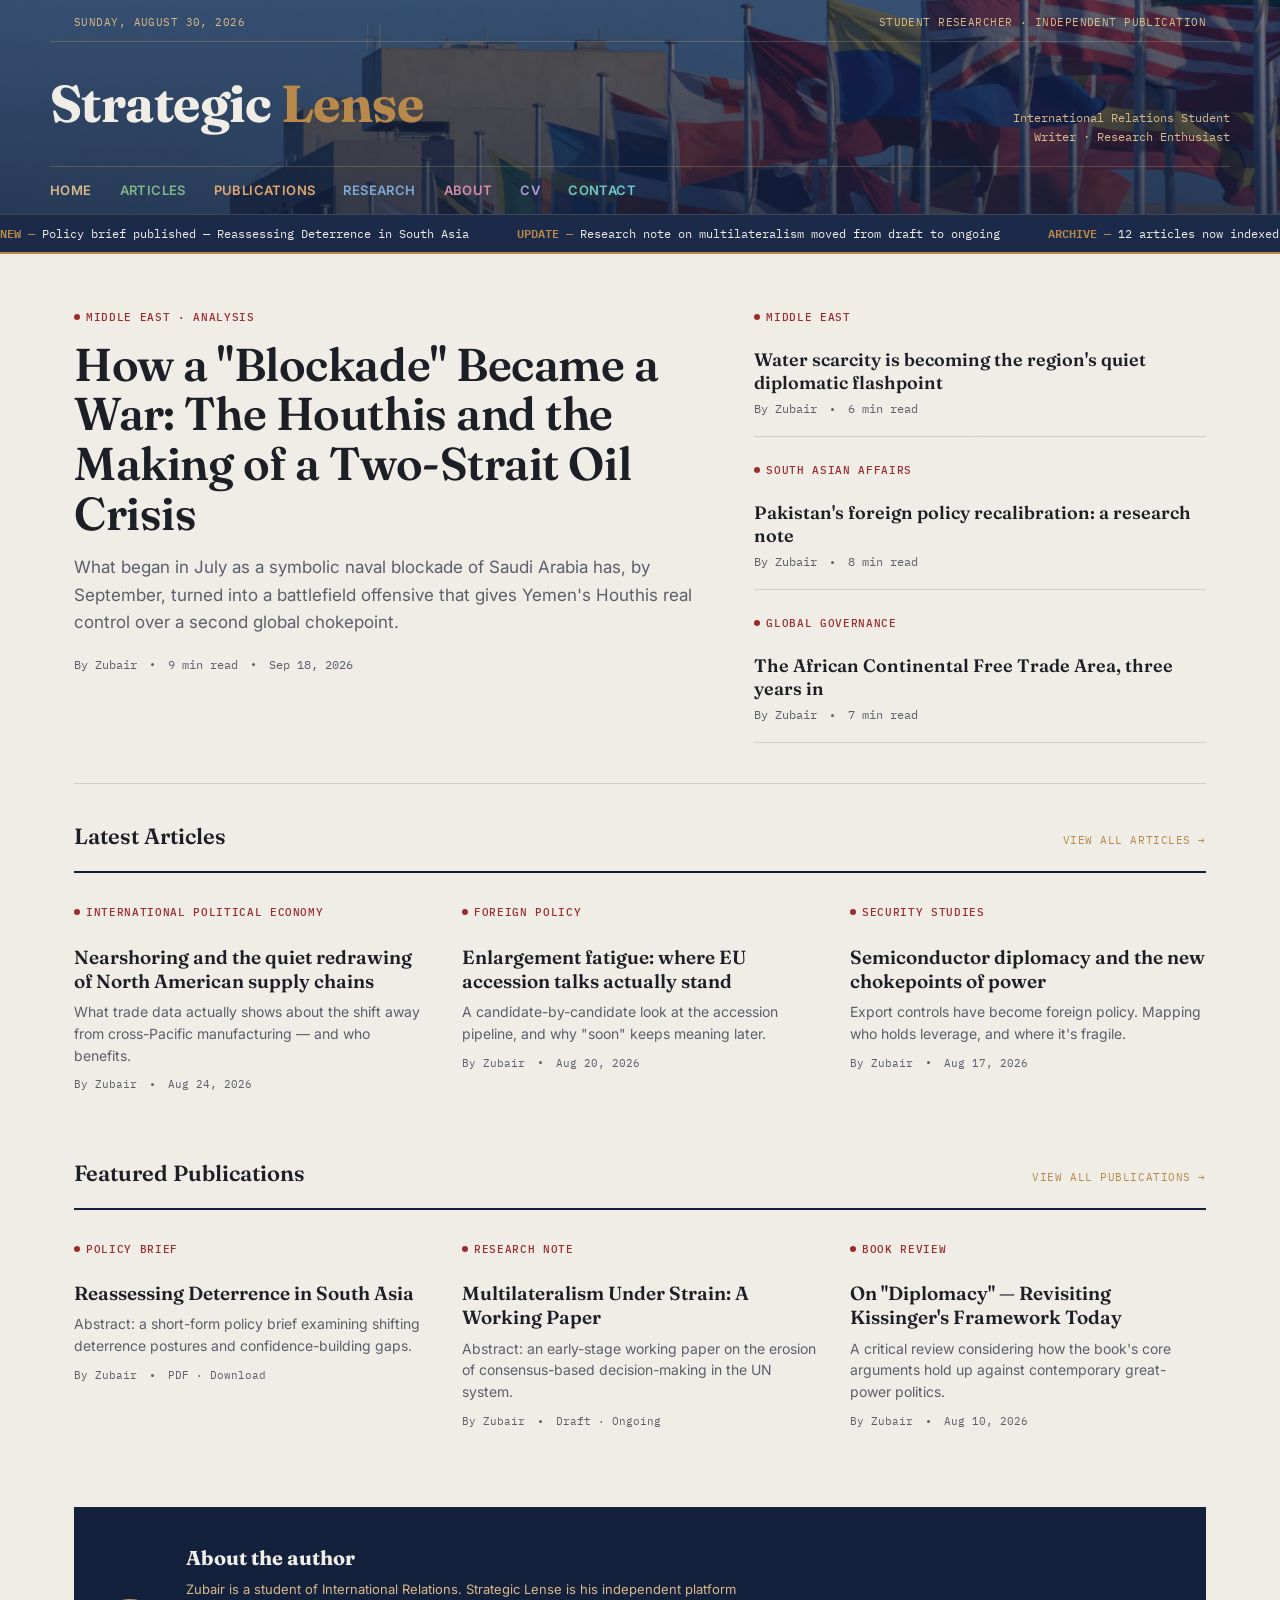
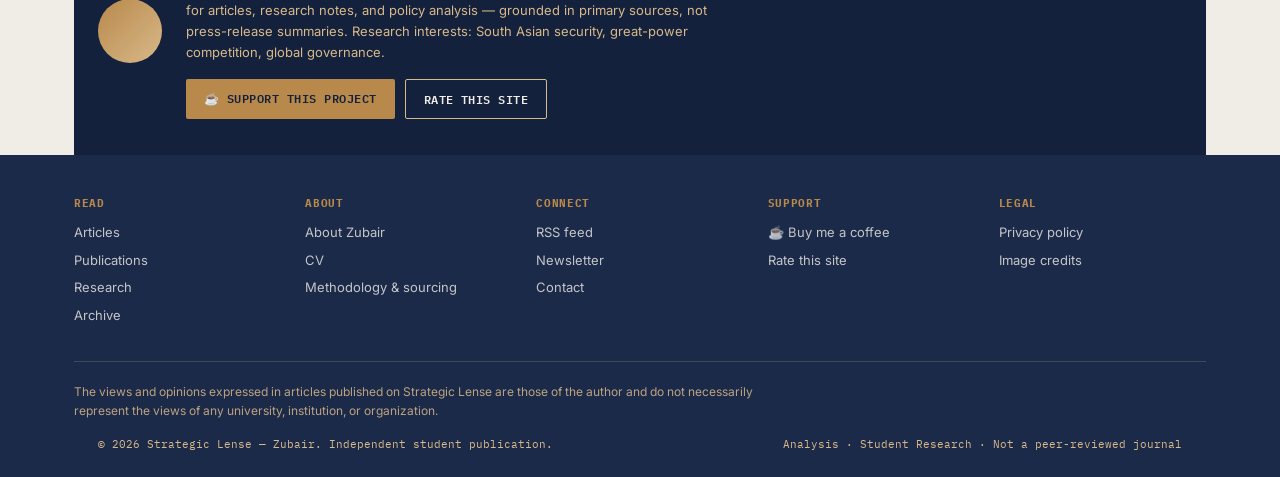
==== commit 2cc8d5bb: "Add files via upload" ====
--- a/index.html
+++ b/index.html
@@ -38,13 +38,13 @@
 
   <section class="hero">
     <div>
-      <div class="region-tag">Geopolitics · Analysis</div>
-      <h1><a href="article-single.html">Why the Baltic states are rewriting NATO's eastern doctrine</a></h1>
-      <p class="dek">A close read of recent defense posture shifts suggests smaller member states are no longer waiting for consensus — they're setting the agenda themselves.</p>
+      <div class="region-tag">Middle East · Analysis</div>
+      <h1><a href="houthi-two-strait-crisis.html">How a "Blockade" Became a War: The Houthis and the Making of a Two-Strait Oil Crisis</a></h1>
+      <p class="dek">What began in July as a symbolic naval blockade of Saudi Arabia has, by September, turned into a battlefield offensive that gives Yemen's Houthis real control over a second global chokepoint.</p>
       <div class="byline">
         <span>By Zubair</span><span class="dot"></span>
-        <span>12 min read</span><span class="dot"></span>
-        <span>Aug 28, 2026</span>
+        <span>9 min read</span><span class="dot"></span>
+        <span>Sep 18, 2026</span>
       </div>
     </div>
     <div class="hero-secondary">
